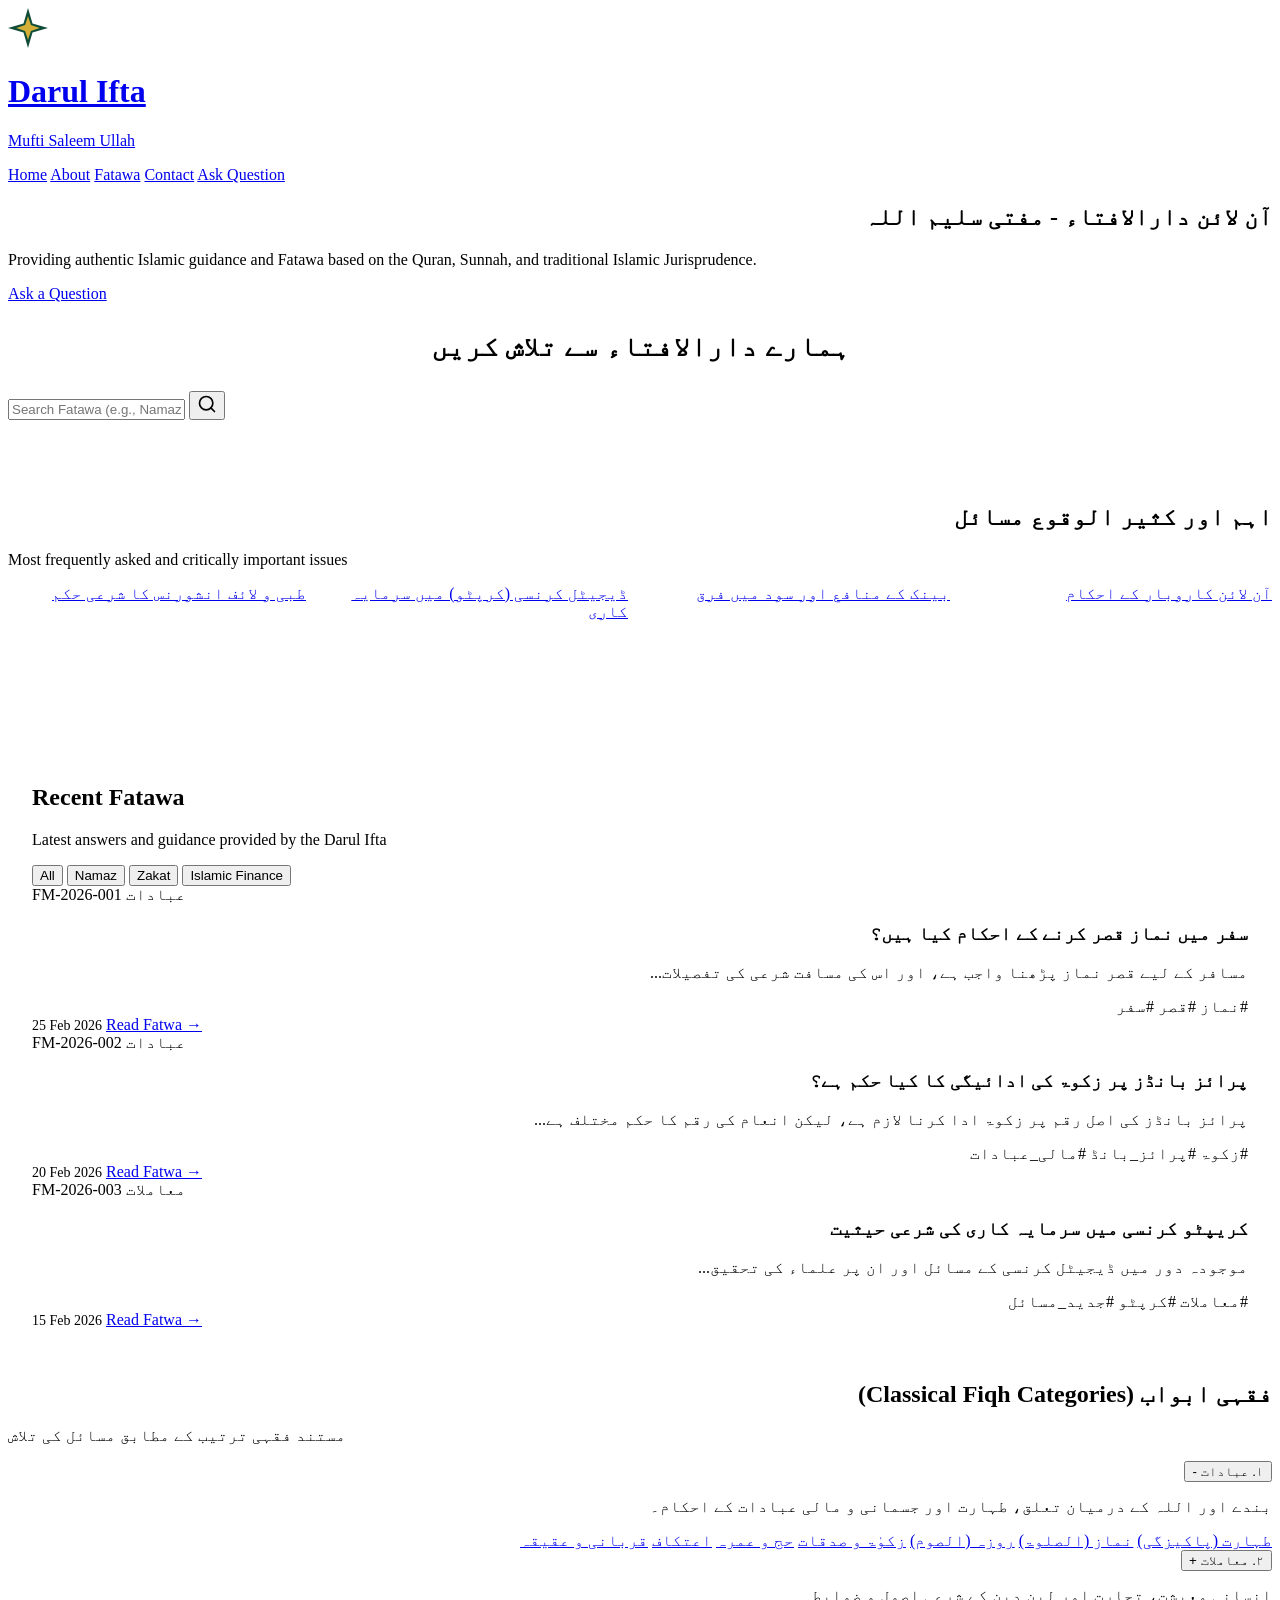
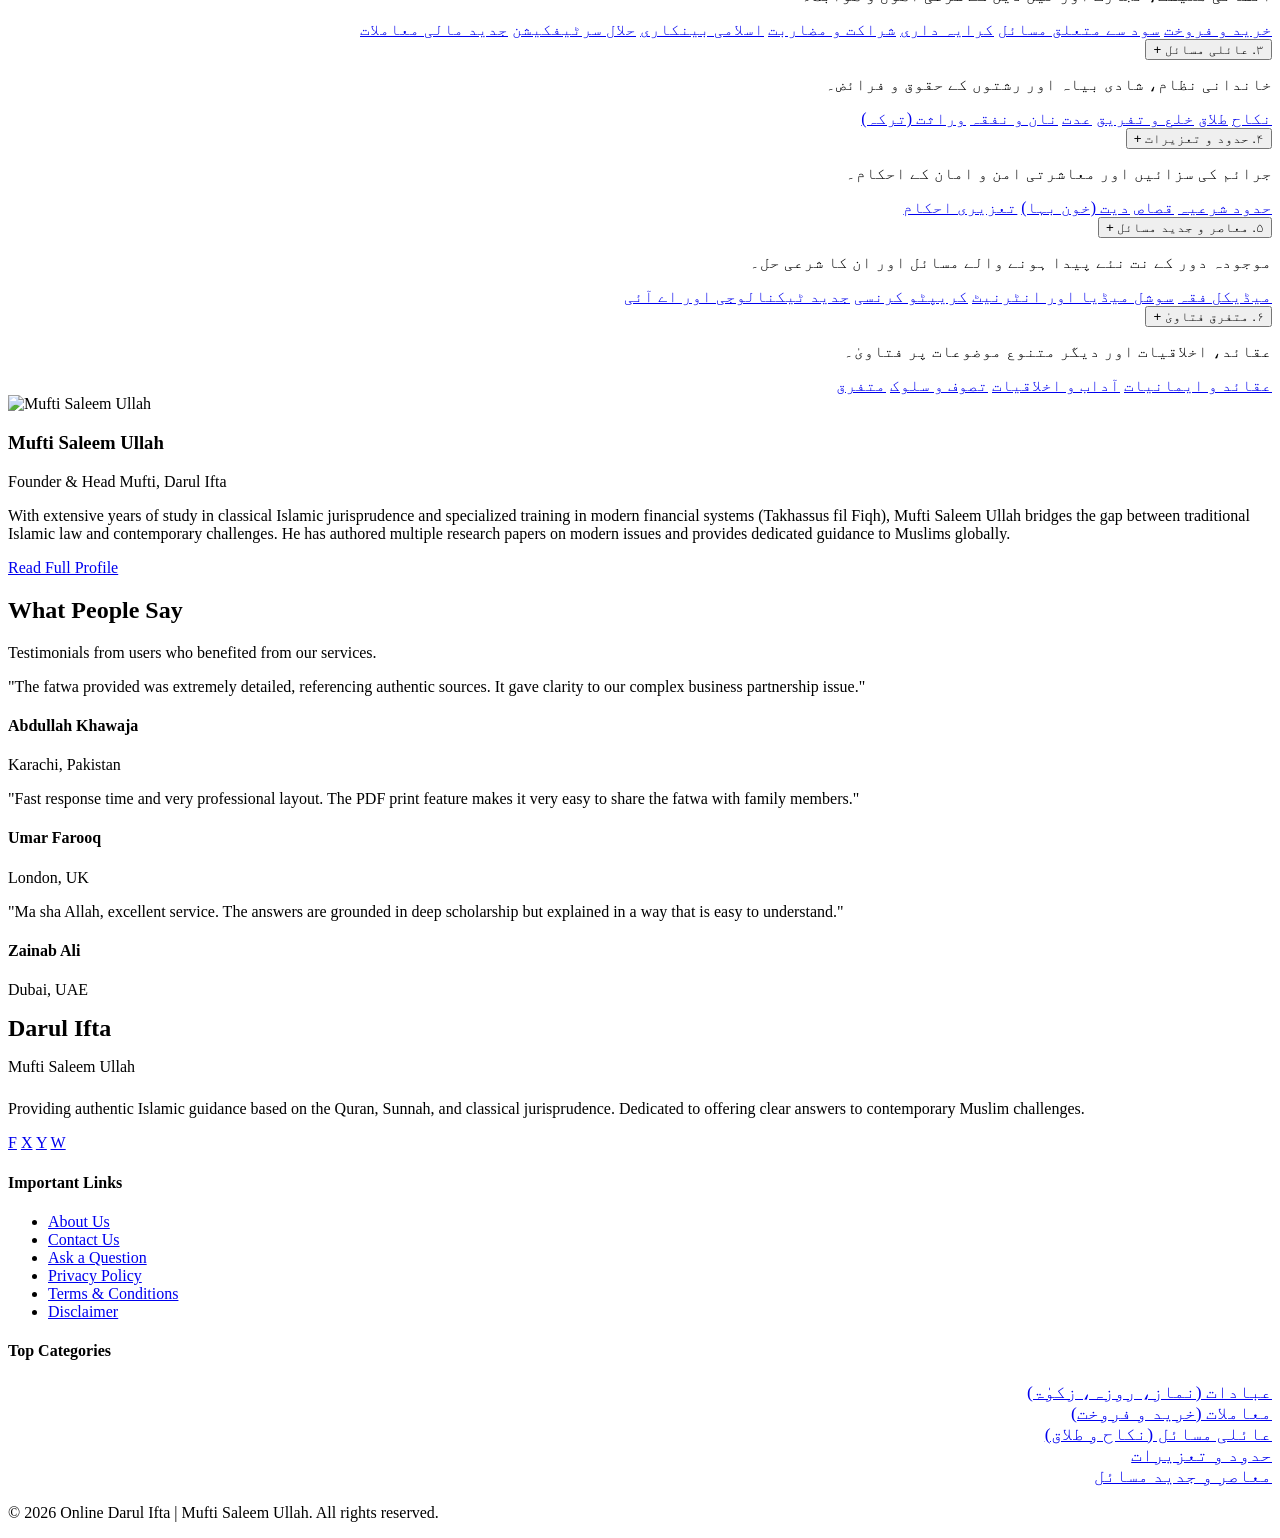
==== index.html @ 87b07feb "Add files via upload" ====
<!DOCTYPE html>
<html lang="ur">

<head>
  <meta charset="UTF-8">
  <meta name="viewport" content="width=device-width, initial-scale=1.0">
  <title>Online Darul Ifta | Mufti Saleem Ullah</title>
  <meta name="description"
    content="Official Online Darul Ifta of Mufti Saleem Ullah. Ask questions, read authentic Fatawa on various Islamic and modern issues based on Quran and Sunnah.">
  <meta name="theme-color" content="#0F4C3A">
  <!-- CSS Styles -->
  <link rel="stylesheet" href="css/style.css">

  <!-- Schema Markup for Darul Ifta -->
  <script type="application/ld+json">
  {
    "@context": "https://schema.org",
    "@type": "WebSite",
    "url": "https://www.yourdomain.com/",
    "name": "Mufti Saleem Ullah Online Darul Ifta",
    "description": "Authentic Islamic Fatawa and guidance.",
    "potentialAction": {
      "@type": "SearchAction",
      "target": "https://www.yourdomain.com/search?q={search_term_string}",
      "query-input": "required name=search_term_string"
    }
  }
  </script>
</head>

<body>

  <!-- Header -->
  <header>
    <div class="container navbar">
      <a href="index.html" class="logo">
        <div class="logo-icon">
          <!-- Geometric Islamic Icon -->
          <svg width="40" height="40" viewBox="0 0 40 40" fill="none" xmlns="http://www.w3.org/2000/svg">
            <path d="M20 0L24.4903 15.5097L40 20L24.4903 24.4903L20 40L15.5097 24.4903L0 20L15.5097 15.5097L20 0Z"
              fill="#0F4C3A" />
            <path
              d="M20 8.28427L22.9289 17.0711L31.7157 20L22.9289 22.9289L20 31.7157L17.0711 22.9289L8.28427 20L17.0711 17.0711L20 8.28427Z"
              fill="#D4AF37" />
          </svg>
        </div>
        <div class="logo-text">
          <h1>Darul Ifta</h1>
          <p>Mufti Saleem Ullah</p>
        </div>
      </a>

      <nav class="nav-links">
        <a href="index.html">Home</a>
        <a href="about.html">About</a>
        <a href="fatwa.html">Fatawa</a>
        <a href="contact.html">Contact</a>
        <a href="ask.html" class="btn btn-primary">Ask Question</a>
      </nav>

      <!-- Mobile menu button (basic) -->
      <button class="btn btn-outline mobile-menu-btn" style="display: none;">Menu</button>
    </div>
  </header>

  <!-- Hero Section -->
  <section class="hero">
    <div class="container hero-content">
      <h2 class="hero-title-ur ur-text" dir="rtl">آن لائن دارالافتاء - مفتی سلیم اللہ</h2>
      <p class="hero-subtitle">Providing authentic Islamic guidance and Fatawa based on the Quran, Sunnah, and
        traditional Islamic Jurisprudence.</p>
      <div class="hero-actions">
        <a href="ask.html" class="btn btn-secondary">Ask a Question</a>
        <a href="#categories" class="btn btn-outline" style="color: white; border-color: white;">Browse Categories</a>
      </div>
    </div>
  </section>

  <!-- Search Box -->
  <div class="container">
    <div class="search-container">
      <div class="search-header text-center" style="margin-bottom: 1rem; text-align: center;">
        <h3 class="ur-text" style="color: var(--dark); font-size: 1.75rem;">ہمارے دارالافتاء سے تلاش کریں</h3>
      </div>
      <form action="#" class="search-box">
        <input type="text" placeholder="Search Fatawa (e.g., Namaz, Zakat, Trading)..." required>
        <button type="submit" class="search-btn">
          <svg width="20" height="20" viewBox="0 0 24 24" fill="none" stroke="currentColor" stroke-width="2"
            stroke-linecap="round" stroke-linejoin="round">
            <circle cx="11" cy="11" r="8"></circle>
            <line x1="21" y1="21" x2="16.65" y2="16.65"></line>
          </svg>
        </button>
      </form>
    </div>
  </div>

  <!-- Important & Frequent Issues Section -->
  <section class="important-issues" style="background: var(--light); padding: 4rem 0;">
    <div class="container">
      <div class="section-title">
        <h2 class="ur-text" dir="rtl" style="color: var(--primary);">اہم اور کثیر الوقوع مسائل</h2>
        <p>Most frequently asked and critically important issues</p>
        <div class="divider"></div>
      </div>
      <div class="important-grid"
        style="display: grid; grid-template-columns: repeat(auto-fit, minmax(280px, 1fr)); gap: 1.5rem; margin-bottom: 3rem;">
        <a href="fatwa.html" class="important-card ur-text" dir="rtl">
          طبی و لائف انشورنس کا شرعی حکم
        </a>
        <a href="fatwa.html" class="important-card ur-text" dir="rtl">
          ڈیجیٹل کرنسی (کرپٹو) میں سرمایہ کاری
        </a>
        <a href="fatwa.html" class="important-card ur-text" dir="rtl">
          بینک کے منافع اور سود میں فرق
        </a>
        <a href="fatwa.html" class="important-card ur-text" dir="rtl">
          آن لائن کاروبار کے احکام
        </a>
      </div>
    </div>
  </section>

  <!-- Recent & Popular Fatawa Section -->
  <section class="container" style="padding: 2rem 1.5rem;">
    <div class="section-title">
      <h2>Recent Fatawa</h2>
      <p>Latest answers and guidance provided by the Darul Ifta</p>
      <div class="divider"></div>
    </div>

    <!-- Category Filter Demo UI -->
    <div class="category-filters">
      <button class="filter-btn active" data-filter="all">All</button>
      <button class="filter-btn" data-filter="namaz">Namaz</button>
      <button class="filter-btn" data-filter="zakat">Zakat</button>
      <button class="filter-btn" data-filter="finance">Islamic Finance</button>
    </div>

    <!-- Fatawa Grid -->
    <div class="fatawa-grid">
      <!-- Fatwa Item 1 -->
      <div class="fatwa-card" data-category="namaz">
        <div class="fatwa-meta">
          <span class="fatwa-number">FM-2026-001</span>
          <span class="cat-label cat-namaz" style="background-color: var(--cat-namaz);">عبادات</span>
        </div>
        <h3 class="fatwa-title ur-text" dir="rtl">سفر میں نماز قصر کرنے کے احکام کیا ہیں؟</h3>
        <p class="fatwa-excerpt ur-text" dir="rtl">مسافر کے لیے قصر نماز پڑھنا واجب ہے، اور اس کی مسافت شرعی کی
          تفصیلات...</p>
        <div class="fatwa-tags" dir="rtl">
          <span class="tag">#نماز</span>
          <span class="tag">#قصر</span>
          <span class="tag">#سفر</span>
        </div>
        <div class="fatwa-footer">
          <span style="color: var(--gray-500); font-size: 0.875rem;">25 Feb 2026</span>
          <a href="fatwa.html" class="read-more">Read Fatwa &rarr;</a>
        </div>
      </div>

      <!-- Fatwa Item 2 -->
      <div class="fatwa-card" data-category="zakat">
        <div class="fatwa-meta">
          <span class="fatwa-number">FM-2026-002</span>
          <span class="cat-label cat-zakat" style="background-color: var(--cat-zakat);">عبادات</span>
        </div>
        <h3 class="fatwa-title ur-text" dir="rtl">پرائز بانڈز پر زکوۃ کی ادائیگی کا کیا حکم ہے؟</h3>
        <p class="fatwa-excerpt ur-text" dir="rtl">پرائز بانڈز کی اصل رقم پر زکوۃ ادا کرنا لازم ہے، لیکن انعام کی رقم کا
          حکم مختلف ہے...</p>
        <div class="fatwa-tags" dir="rtl">
          <span class="tag">#زکوۃ</span>
          <span class="tag">#پرائز_بانڈ</span>
          <span class="tag">#مالی_عبادات</span>
        </div>
        <div class="fatwa-footer">
          <span style="color: var(--gray-500); font-size: 0.875rem;">20 Feb 2026</span>
          <a href="fatwa.html" class="read-more">Read Fatwa &rarr;</a>
        </div>
      </div>

      <!-- Fatwa Item 3 -->
      <div class="fatwa-card" data-category="finance">
        <div class="fatwa-meta">
          <span class="fatwa-number">FM-2026-003</span>
          <span class="cat-label cat-finance" style="background-color: var(--cat-finance);">معاملات</span>
        </div>
        <h3 class="fatwa-title ur-text" dir="rtl">کریپٹو کرنسی میں سرمایہ کاری کی شرعی حیثیت</h3>
        <p class="fatwa-excerpt ur-text" dir="rtl">موجودہ دور میں ڈیجیٹل کرنسی کے مسائل اور ان پر علماء کی تحقیق...</p>
        <div class="fatwa-tags" dir="rtl">
          <span class="tag">#معاملات</span>
          <span class="tag">#کرپٹو</span>
          <span class="tag">#جدید_مسائل</span>
        </div>
        <div class="fatwa-footer">
          <span style="color: var(--gray-500); font-size: 0.875rem;">15 Feb 2026</span>
          <a href="fatwa.html" class="read-more">Read Fatwa &rarr;</a>
        </div>
      </div>
    </div>

  </section>

  <!-- Classical Fiqh Structure Categories -->
  <section id="categories" class="categories-section">
    <div class="container">
      <div class="section-title">
        <h2 class="ur-text" dir="rtl">فقہی ابواب (Classical Fiqh Categories)</h2>
        <p>مستند فقہی ترتیب کے مطابق مسائل کی تلاش</p>
        <div class="divider"></div>
      </div>

      <div class="fiqh-accordion" dir="rtl">

        <!-- Category 1 -->
        <div class="accordion-item active">
          <button class="accordion-header ur-text">
            <span class="acc-title">۱. عبادات</span>
            <span class="acc-icon">-</span>
          </button>
          <div class="accordion-content" style="max-height: 500px;">
            <p class="cat-intro ur-text">بندے اور اللہ کے درمیان تعلق، طہارت اور جسمانی و مالی عبادات کے احکام۔</p>
            <div class="subcat-grid">
              <a href="#" class="subcat-link ur-text">طہارت (پاکیزگی)</a>
              <a href="#" class="subcat-link ur-text">نماز (الصلوۃ)</a>
              <a href="#" class="subcat-link ur-text">روزہ (الصوم)</a>
              <a href="#" class="subcat-link ur-text">زکوٰۃ و صدقات</a>
              <a href="#" class="subcat-link ur-text">حج و عمرہ</a>
              <a href="#" class="subcat-link ur-text">اعتکاف</a>
              <a href="#" class="subcat-link ur-text">قربانی و عقیقہ</a>
            </div>
          </div>
        </div>

        <!-- Category 2 -->
        <div class="accordion-item">
          <button class="accordion-header ur-text">
            <span class="acc-title">۲. معاملات</span>
            <span class="acc-icon">+</span>
          </button>
          <div class="accordion-content">
            <p class="cat-intro ur-text">انسانی معیشت، تجارت اور لین دین کے شرعی اصول و ضوابط۔</p>
            <div class="subcat-grid">
              <a href="#" class="subcat-link ur-text">خرید و فروخت</a>
              <a href="#" class="subcat-link ur-text">سود سے متعلق مسائل</a>
              <a href="#" class="subcat-link ur-text">کرایہ داری</a>
              <a href="#" class="subcat-link ur-text">شراکت و مضاربت</a>
              <a href="#" class="subcat-link ur-text">اسلامی بینکاری</a>
              <a href="#" class="subcat-link ur-text">حلال سرٹیفکیشن</a>
              <a href="#" class="subcat-link ur-text">جدید مالی معاملات</a>
            </div>
          </div>
        </div>

        <!-- Category 3 -->
        <div class="accordion-item">
          <button class="accordion-header ur-text">
            <span class="acc-title">۳. عائلی مسائل</span>
            <span class="acc-icon">+</span>
          </button>
          <div class="accordion-content">
            <p class="cat-intro ur-text">خاندانی نظام، شادی بیاہ اور رشتوں کے حقوق و فرائض۔</p>
            <div class="subcat-grid">
              <a href="#" class="subcat-link ur-text">نکاح</a>
              <a href="#" class="subcat-link ur-text">طلاق</a>
              <a href="#" class="subcat-link ur-text">خلع و تفریق</a>
              <a href="#" class="subcat-link ur-text">عدت</a>
              <a href="#" class="subcat-link ur-text">نان و نفقہ</a>
              <a href="#" class="subcat-link ur-text">وراثت (ترکہ)</a>
            </div>
          </div>
        </div>

        <!-- Category 4 -->
        <div class="accordion-item">
          <button class="accordion-header ur-text">
            <span class="acc-title">۴. حدود و تعزیرات</span>
            <span class="acc-icon">+</span>
          </button>
          <div class="accordion-content">
            <p class="cat-intro ur-text">جرائم کی سزائیں اور معاشرتی امن و امان کے احکام۔</p>
            <div class="subcat-grid">
              <a href="#" class="subcat-link ur-text">حدود شرعیہ</a>
              <a href="#" class="subcat-link ur-text">قصاص</a>
              <a href="#" class="subcat-link ur-text">دیت (خون بہا)</a>
              <a href="#" class="subcat-link ur-text">تعزیری احکام</a>
            </div>
          </div>
        </div>

        <!-- Category 5 -->
        <div class="accordion-item">
          <button class="accordion-header ur-text">
            <span class="acc-title">۵. معاصر و جدید مسائل</span>
            <span class="acc-icon">+</span>
          </button>
          <div class="accordion-content">
            <p class="cat-intro ur-text">موجودہ دور کے نت نئے پیدا ہونے والے مسائل اور ان کا شرعی حل۔</p>
            <div class="subcat-grid">
              <a href="#" class="subcat-link ur-text">میڈیکل فقہ</a>
              <a href="#" class="subcat-link ur-text">سوشل میڈیا اور انٹرنیٹ</a>
              <a href="#" class="subcat-link ur-text">کریپٹو کرنسی</a>
              <a href="#" class="subcat-link ur-text">جدید ٹیکنالوجی اور اے آئی</a>
            </div>
          </div>
        </div>

        <!-- Category 6 -->
        <div class="accordion-item">
          <button class="accordion-header ur-text">
            <span class="acc-title">۶. متفرق فتاویٰ</span>
            <span class="acc-icon">+</span>
          </button>
          <div class="accordion-content">
            <p class="cat-intro ur-text">عقائد، اخلاقیات اور دیگر متنوع موضوعات پر فتاویٰ۔</p>
            <div class="subcat-grid">
              <a href="#" class="subcat-link ur-text">عقائد و ایمانیات</a>
              <a href="#" class="subcat-link ur-text">آداب و اخلاقیات</a>
              <a href="#" class="subcat-link ur-text">تصوف و سلوک</a>
              <a href="#" class="subcat-link ur-text">متفرق</a>
            </div>
          </div>
        </div>

      </div>
    </div>
  </section>

  <!-- Scholar Intro -->
  <section class="scholar-intro">
    <div class="container scholar-container">
      <div class="scholar-img">
        <!-- Using a placeholder for dummy profile -->
        <img src="https://via.placeholder.com/300x300.png?text=Mufti+Image" alt="Mufti Saleem Ullah">
      </div>
      <div class="scholar-info">
        <h3>Mufti Saleem Ullah</h3>
        <div class="designation">Founder & Head Mufti, Darul Ifta</div>
        <p>With extensive years of study in classical Islamic jurisprudence and specialized training in modern financial
          systems (Takhassus fil Fiqh), Mufti Saleem Ullah bridges the gap between traditional Islamic law and
          contemporary challenges. He has authored multiple research papers on modern issues and provides dedicated
          guidance to Muslims globally.</p>
        <a href="about.html" class="btn btn-primary">Read Full Profile</a>
      </div>
    </div>
  </section>

  <!-- Testimonials Section -->
  <section class="testimonials">
    <div class="container">
      <div class="section-title">
        <h2>What People Say</h2>
        <p>Testimonials from users who benefited from our services.</p>
        <div class="divider"></div>
      </div>
      <div class="testi-grid">
        <div class="testi-card">
          <p class="testi-text">"The fatwa provided was extremely detailed, referencing authentic sources. It gave
            clarity to our complex business partnership issue."</p>
          <div class="testi-author">
            <div class="testi-author-info">
              <h4>Abdullah Khawaja</h4>
              <p>Karachi, Pakistan</p>
            </div>
          </div>
        </div>
        <div class="testi-card">
          <p class="testi-text">"Fast response time and very professional layout. The PDF print feature makes it very
            easy to share the fatwa with family members."</p>
          <div class="testi-author">
            <div class="testi-author-info">
              <h4>Umar Farooq</h4>
              <p>London, UK</p>
            </div>
          </div>
        </div>
        <div class="testi-card">
          <p class="testi-text">"Ma sha Allah, excellent service. The answers are grounded in deep scholarship but
            explained in a way that is easy to understand."</p>
          <div class="testi-author">
            <div class="testi-author-info">
              <h4>Zainab Ali</h4>
              <p>Dubai, UAE</p>
            </div>
          </div>
        </div>
      </div>
    </div>
  </section>

  <!-- Footer -->
  <footer>
    <div class="container">
      <div class="footer-grid">
        <div class="footer-col" style="grid-column: span 2;">
          <div class="logo-text" style="margin-bottom: 1.5rem;">
            <h1 style="color: var(--secondary); font-size: 1.5rem;">Darul Ifta</h1>
            <p style="color: var(--white);">Mufti Saleem Ullah</p>
          </div>
          <p>Providing authentic Islamic guidance based on the Quran, Sunnah, and classical jurisprudence. Dedicated to
            offering clear answers to contemporary Muslim challenges.</p>
          <div class="social-links">
            <a href="#" aria-label="Facebook">F</a>
            <a href="#" aria-label="Twitter">X</a>
            <a href="#" aria-label="YouTube">Y</a>
            <a href="#" aria-label="WhatsApp">W</a>
          </div>
        </div>

        <div class="footer-col">
          <h4>Important Links</h4>
          <ul class="footer-links">
            <li><a href="about.html">About Us</a></li>
            <li><a href="contact.html">Contact Us</a></li>
            <li><a href="ask.html">Ask a Question</a></li>
            <li><a href="privacy.html">Privacy Policy</a></li>
            <li><a href="terms.html">Terms & Conditions</a></li>
            <li><a href="disclaimer.html">Disclaimer</a></li>
          </ul>
        </div>

        <div class="footer-col">
          <h4>Top Categories</h4>
          <ul class="footer-links ur-text" dir="rtl" style="font-size: 1.1rem; padding-right: 0;">
            <li><a href="#">عبادات (نماز، روزہ، زکوٰۃ)</a></li>
            <li><a href="#">معاملات (خرید و فروخت)</a></li>
            <li><a href="#">عائلی مسائل (نکاح و طلاق)</a></li>
            <li><a href="#">حدود و تعزیرات</a></li>
            <li><a href="#">معاصر و جدید مسائل</a></li>
          </ul>
        </div>
      </div>

      <div class="footer-bottom">
        <p>&copy; 2026 Online Darul Ifta | Mufti Saleem Ullah. All rights reserved.</p>
      </div>
    </div>
  </footer>

  <script src="js/main.js"></script>
</body>

</html>
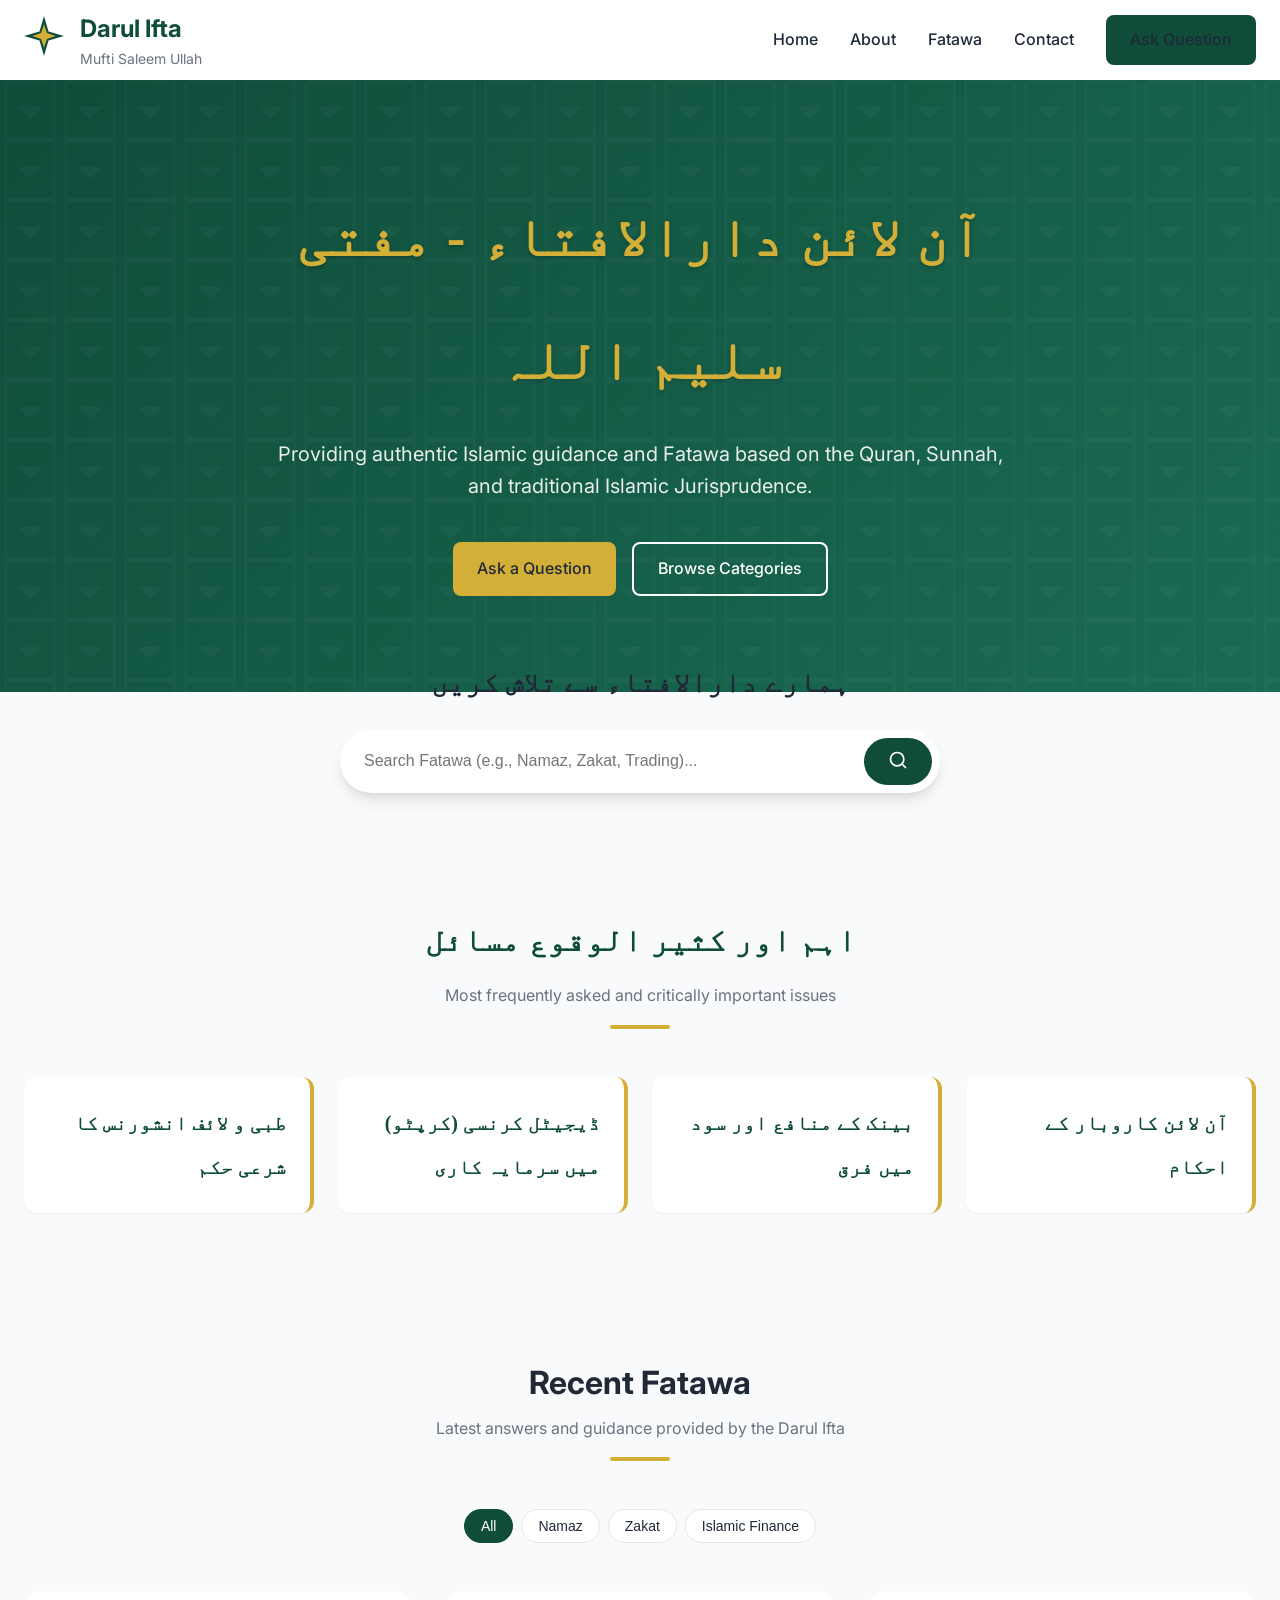
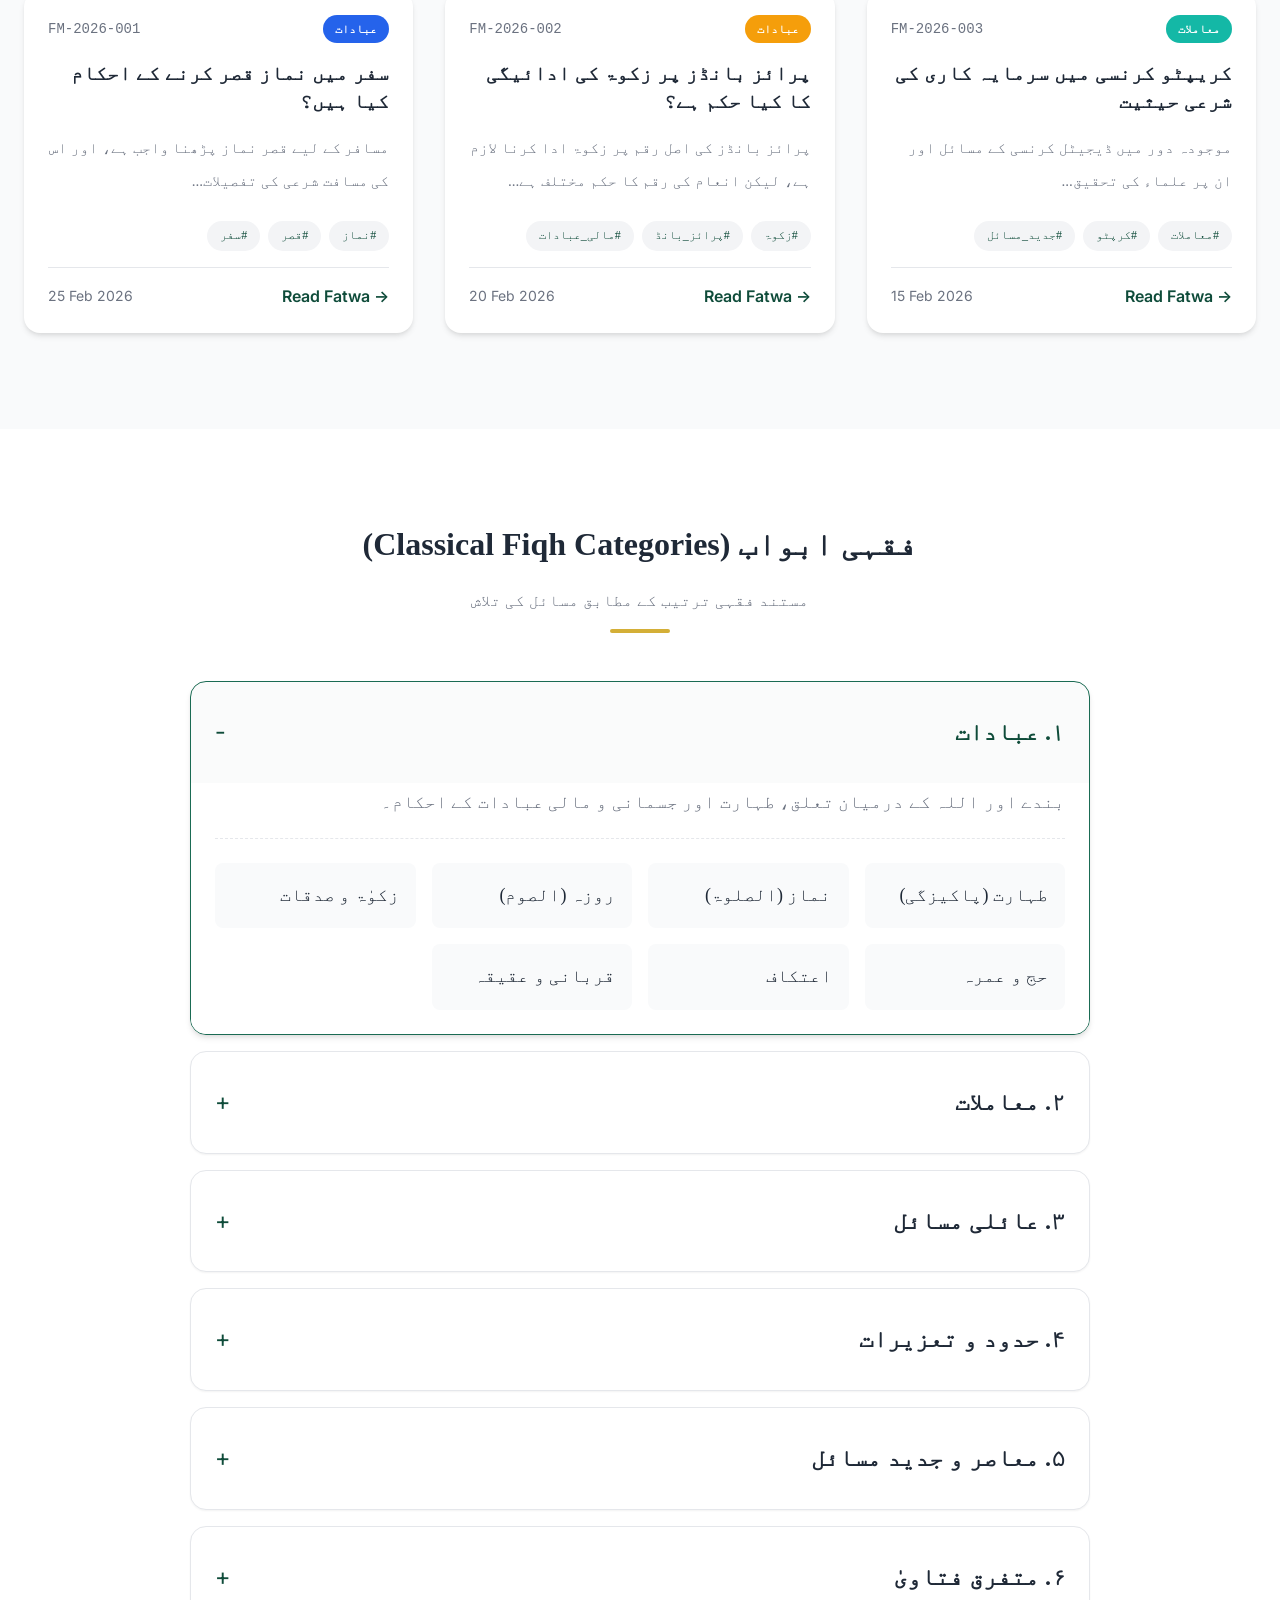
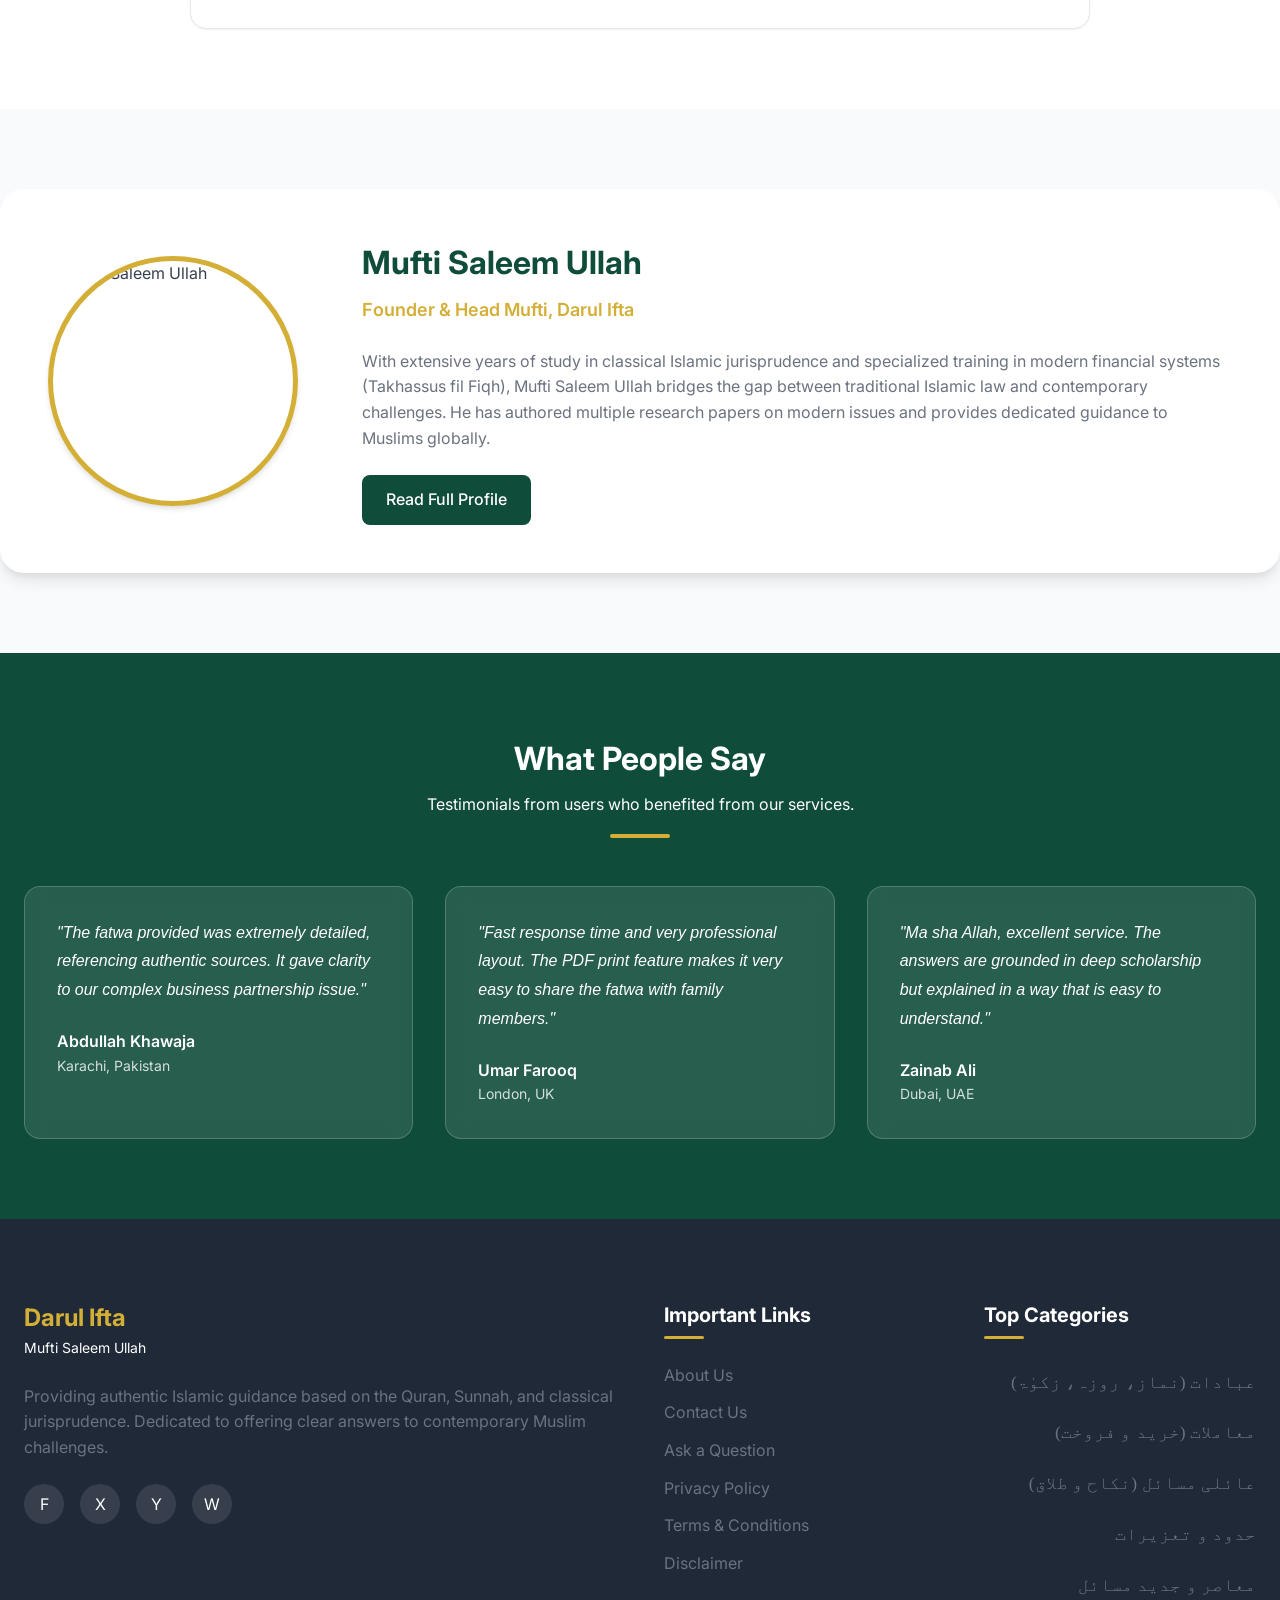
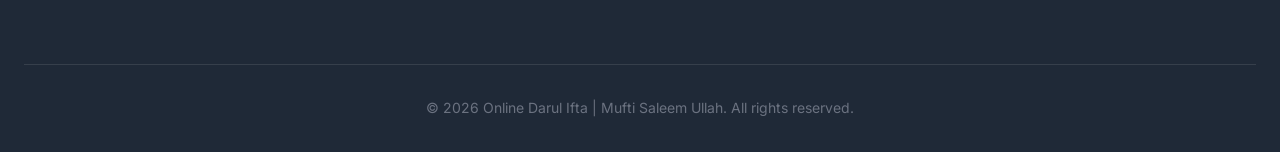
==== commit 850c940b: "Update index.html" ====
--- a/index.html
+++ b/index.html
@@ -9,7 +9,7 @@
     content="Official Online Darul Ifta of Mufti Saleem Ullah. Ask questions, read authentic Fatawa on various Islamic and modern issues based on Quran and Sunnah.">
   <meta name="theme-color" content="#0F4C3A">
   <!-- CSS Styles -->
-  <link rel="stylesheet" href="css/style.css">
+  <link rel="stylesheet" href="style.css">
 
   <!-- Schema Markup for Darul Ifta -->
   <script type="application/ld+json">
@@ -440,4 +440,7 @@
   <script src="js/main.js"></script>
 </body>
 
-</html>+
+</html>
+
+
--- a/style.css
+++ b/style.css
@@ -0,0 +1,838 @@
+@import url('https://fonts.googleapis.com/css2?family=Amiri:ital,wght@0,400;0,700;1,400;1,700&family=Inter:wght@300;400;500;600;700&family=Noto+Nastaliq+Urdu:wght@400;500;600;700&display=swap');
+
+:root {
+  /* Colors */
+  --primary: #0F4C3A;
+  --primary-light: #1A6B53;
+  --secondary: #D4AF37;
+  --secondary-hover: #b8962c;
+  --dark: #1F2937;
+  --light: #F9FAFB;
+  --white: #FFFFFF;
+  --gray-100: #F3F4F6;
+  --gray-200: #E5E7EB;
+  --gray-500: #6B7280;
+  --gray-800: #1F2937;
+  --text: #374151;
+  --border: #E5E7EB;
+
+  /* Category Colors */
+  --cat-namaz: #2563EB;
+  --cat-roza: #10B981;
+  --cat-zakat: #F59E0B;
+  --cat-hajj: #EF4444;
+  --cat-nikah: #8B5CF6;
+  --cat-wirasat: #64748B;
+  --cat-maamlaat: #0EA5E9;
+  --cat-aqaaid: #111827;
+  --cat-muasharti: #EC4899;
+  --cat-asri: #F97316;
+  --cat-finance: #14B8A6;
+  --cat-halal: #84CC16;
+  --cat-misc: #737373;
+
+  /* Typography */
+  --font-en: 'Inter', sans-serif;
+  --font-ur: 'Noto Nastaliq Urdu', serif;
+  --font-ar: 'Amiri', serif;
+
+  /* Shadows */
+  --shadow-sm: 0 1px 2px 0 rgba(0, 0, 0, 0.05);
+  --shadow-md: 0 4px 6px -1px rgba(0, 0, 0, 0.1), 0 2px 4px -1px rgba(0, 0, 0, 0.06);
+  --shadow-lg: 0 10px 15px -3px rgba(0, 0, 0, 0.1), 0 4px 6px -2px rgba(0, 0, 0, 0.05);
+  --shadow-xl: 0 20px 25px -5px rgba(0, 0, 0, 0.1), 0 10px 10px -5px rgba(0, 0, 0, 0.04);
+
+  /* Transitions */
+  --transition: all 0.3s ease;
+}
+
+* {
+  margin: 0;
+  padding: 0;
+  box-sizing: border-box;
+}
+
+body {
+  font-family: var(--font-en);
+  color: var(--text);
+  background-color: var(--light);
+  line-height: 1.6;
+}
+
+/* Typography Utilities */
+.ur-text {
+  font-family: var(--font-ur);
+  direction: rtl;
+  line-height: 2.2;
+}
+
+.ar-text {
+  font-family: var(--font-ar);
+  direction: rtl;
+  font-size: 1.5rem;
+  line-height: 2;
+  color: var(--primary);
+}
+
+a {
+  text-decoration: none;
+  color: inherit;
+}
+
+ul {
+  list-style: none;
+}
+
+img {
+  max-width: 100%;
+  height: auto;
+}
+
+/* Layout */
+.container {
+  width: 100%;
+  max-width: 1280px;
+  margin: 0 auto;
+  padding: 0 1.5rem;
+}
+
+/* Buttons */
+.btn {
+  display: inline-flex;
+  align-items: center;
+  justify-content: center;
+  padding: 0.75rem 1.5rem;
+  border-radius: 0.5rem;
+  font-weight: 500;
+  cursor: pointer;
+  transition: var(--transition);
+  border: none;
+  gap: 0.5rem;
+}
+
+.btn-primary {
+  background-color: var(--primary);
+  color: var(--white);
+}
+
+.btn-primary:hover {
+  background-color: var(--primary-light);
+  transform: translateY(-2px);
+  box-shadow: var(--shadow-md);
+}
+
+.btn-secondary {
+  background-color: var(--secondary);
+  color: var(--dark);
+}
+
+.btn-secondary:hover {
+  background-color: var(--secondary-hover);
+  transform: translateY(-2px);
+  box-shadow: var(--shadow-md);
+}
+
+.btn-outline {
+  border: 2px solid var(--primary);
+  color: var(--primary);
+  background: transparent;
+}
+
+.btn-outline:hover {
+  background: var(--primary);
+  color: var(--white);
+}
+
+/* Header */
+header {
+  background-color: var(--white);
+  box-shadow: var(--shadow-sm);
+  position: sticky;
+  top: 0;
+  z-index: 50;
+}
+
+.navbar {
+  display: flex;
+  justify-content: space-between;
+  align-items: center;
+  height: 5rem;
+}
+
+.logo {
+  display: flex;
+  align-items: center;
+  gap: 1rem;
+}
+
+.logo-text h1 {
+  font-size: 1.5rem;
+  color: var(--primary);
+  font-weight: 700;
+}
+
+.logo-text p {
+  font-size: 0.875rem;
+  color: var(--gray-500);
+}
+
+.nav-links {
+  display: flex;
+  gap: 2rem;
+  align-items: center;
+}
+
+.nav-links a {
+  font-weight: 500;
+  color: var(--gray-800);
+  transition: var(--transition);
+}
+
+.nav-links a:hover {
+  color: var(--primary);
+}
+
+/* Hero Section */
+.hero {
+  background: linear-gradient(135deg, var(--primary) 0%, var(--primary-light) 100%);
+  color: var(--white);
+  padding: 6rem 0;
+  position: relative;
+  overflow: hidden;
+}
+
+/* Add an Islamic geometric pattern overlay */
+.hero::before {
+  content: '';
+  position: absolute;
+  top: 0;
+  left: 0;
+  right: 0;
+  bottom: 0;
+  background-image: url('data:image/svg+xml,%3Csvg width="60" height="60" viewBox="0 0 60 60" xmlns="http://www.w3.org/2000/svg"%3E%3Cpath d="M54.627 0l.83.83v58.34l-.83.83H5.373l-.83-.83V.83l.83-.83h49.254zM53.5 2.5H6.5v55h47V2.5zM30 38.5L18.5 27h23L30 38.5z" fill="rgba(255,255,255,0.05)" fill-rule="evenodd"/%3E%3C/svg%3E');
+  opacity: 0.6;
+}
+
+.hero-content {
+  position: relative;
+  z-index: 10;
+  text-align: center;
+  max-width: 800px;
+  margin: 0 auto;
+}
+
+.hero-title-ur {
+  font-size: 3.5rem;
+  margin-bottom: 1rem;
+  color: var(--secondary);
+  text-shadow: 0 2px 4px rgba(0, 0, 0, 0.2);
+}
+
+.hero-subtitle {
+  font-size: 1.25rem;
+  margin-bottom: 2.5rem;
+  opacity: 0.9;
+}
+
+.hero-actions {
+  display: flex;
+  justify-content: center;
+  gap: 1rem;
+}
+
+/* Search Box */
+.search-container {
+  max-width: 600px;
+  margin: -2.5rem auto 3rem;
+  position: relative;
+  z-index: 20;
+}
+
+.search-box {
+  background: var(--white);
+  border-radius: 999px;
+  padding: 0.5rem 0.5rem 0.5rem 1.5rem;
+  display: flex;
+  box-shadow: var(--shadow-lg);
+}
+
+.search-box input {
+  flex: 1;
+  border: none;
+  outline: none;
+  font-size: 1rem;
+  background: transparent;
+}
+
+.search-btn {
+  background: var(--primary);
+  color: var(--white);
+  border: none;
+  border-radius: 999px;
+  padding: 0.75rem 1.5rem;
+  cursor: pointer;
+  transition: var(--transition);
+}
+
+.search-btn:hover {
+  background: var(--primary-light);
+}
+
+/* Filters */
+.category-filters {
+  display: flex;
+  flex-wrap: wrap;
+  gap: 0.5rem;
+  justify-content: center;
+  margin-bottom: 3rem;
+}
+
+.filter-btn {
+  padding: 0.5rem 1rem;
+  border-radius: 999px;
+  background: var(--white);
+  border: 1px solid var(--border);
+  color: var(--gray-800);
+  cursor: pointer;
+  transition: var(--transition);
+  font-size: 0.875rem;
+  font-weight: 500;
+}
+
+.filter-btn:hover,
+.filter-btn.active {
+  background: var(--primary);
+  color: var(--white);
+  border-color: var(--primary);
+}
+
+/* Section Title */
+.section-title {
+  text-align: center;
+  margin-bottom: 3rem;
+}
+
+.section-title h2 {
+  font-size: 2rem;
+  color: var(--dark);
+  margin-bottom: 0.5rem;
+}
+
+.section-title p {
+  color: var(--gray-500);
+}
+
+.section-title .divider {
+  height: 4px;
+  width: 60px;
+  background: var(--secondary);
+  margin: 1rem auto 0;
+  border-radius: 2px;
+}
+
+/* Grid Blocks - Fatawa */
+.fatawa-grid {
+  display: grid;
+  grid-template-columns: repeat(auto-fill, minmax(350px, 1fr));
+  gap: 2rem;
+  margin-bottom: 4rem;
+}
+
+.fatwa-card {
+  background: var(--white);
+  border-radius: 1rem;
+  padding: 1.5rem;
+  box-shadow: var(--shadow-md);
+  transition: var(--transition);
+  position: relative;
+  display: flex;
+  flex-direction: column;
+}
+
+.fatwa-card:hover {
+  transform: translateY(-5px);
+  box-shadow: var(--shadow-lg);
+}
+
+.fatwa-meta {
+  display: flex;
+  justify-content: space-between;
+  align-items: center;
+  margin-bottom: 1rem;
+  font-size: 0.875rem;
+}
+
+.fatwa-number {
+  color: var(--gray-500);
+  font-family: monospace;
+}
+
+.cat-label {
+  padding: 0.25rem 0.75rem;
+  border-radius: 999px;
+  color: var(--white);
+  font-size: 0.75rem;
+  font-weight: 600;
+}
+
+/* Individual Category Label Colors */
+.cat-namaz {
+  background-color: var(--cat-namaz);
+}
+
+.cat-roza {
+  background-color: var(--cat-roza);
+}
+
+.cat-zakat {
+  background-color: var(--cat-zakat);
+}
+
+.cat-hajj {
+  background-color: var(--cat-hajj);
+}
+
+.cat-nikah {
+  background-color: var(--cat-nikah);
+}
+
+.cat-finance {
+  background-color: var(--cat-finance);
+}
+
+.fatwa-title {
+  font-size: 1.125rem;
+  font-weight: 600;
+  margin-bottom: 1rem;
+  color: var(--dark);
+  line-height: 1.4;
+}
+
+.fatwa-title.ur-text {
+  font-size: 1.25rem;
+}
+
+.fatwa-excerpt {
+  color: var(--gray-500);
+  margin-bottom: 1.5rem;
+  flex-grow: 1;
+  font-size: 0.95rem;
+}
+
+.fatwa-footer {
+  display: flex;
+  justify-content: space-between;
+  align-items: center;
+  border-top: 1px solid var(--border);
+  padding-top: 1rem;
+  margin-top: auto;
+}
+
+.read-more {
+  color: var(--primary);
+  font-weight: 600;
+  display: flex;
+  align-items: center;
+  gap: 0.5rem;
+}
+
+.read-more:hover {
+  color: var(--primary-light);
+}
+
+/* Category Grid Blocks */
+.categories-section {
+  background: var(--white);
+  padding: 5rem 0;
+}
+
+.cat-grid {
+  display: grid;
+  grid-template-columns: repeat(auto-fill, minmax(200px, 1fr));
+  gap: 1.5rem;
+}
+
+.cat-box {
+  background: var(--gray-100);
+  border-radius: 1rem;
+  padding: 2rem 1.5rem;
+  text-align: center;
+  transition: var(--transition);
+  cursor: pointer;
+  border: 1px solid transparent;
+}
+
+.cat-box:hover {
+  background: var(--white);
+  border-color: var(--primary);
+  box-shadow: var(--shadow-md);
+  transform: translateY(-5px);
+}
+
+.cat-icon {
+  font-size: 2.5rem;
+  margin-bottom: 1rem;
+  color: var(--primary);
+}
+
+.cat-name {
+  font-weight: 600;
+  color: var(--dark);
+}
+
+.cat-name.ur-text {
+  font-size: 1.25rem;
+}
+
+/* Scholar Intro */
+.scholar-intro {
+  padding: 5rem 0;
+  background: var(--light);
+}
+
+.scholar-container {
+  display: flex;
+  align-items: center;
+  gap: 4rem;
+  background: var(--white);
+  border-radius: 1.5rem;
+  padding: 3rem;
+  box-shadow: var(--shadow-lg);
+}
+
+.scholar-img {
+  flex-shrink: 0;
+  width: 250px;
+  height: 250px;
+  border-radius: 50%;
+  border: 5px solid var(--secondary);
+  overflow: hidden;
+  box-shadow: var(--shadow-md);
+}
+
+.scholar-img img {
+  width: 100%;
+  height: 100%;
+  object-fit: cover;
+}
+
+.scholar-info h3 {
+  font-size: 2rem;
+  color: var(--primary);
+  margin-bottom: 0.5rem;
+}
+
+.scholar-info .designation {
+  color: var(--secondary);
+  font-weight: 600;
+  margin-bottom: 1.5rem;
+  font-size: 1.125rem;
+}
+
+.scholar-info p {
+  color: var(--gray-500);
+  margin-bottom: 1.5rem;
+}
+
+/* Testimonials */
+.testimonials {
+  padding: 5rem 0;
+  background: var(--primary);
+  color: var(--white);
+}
+
+.testimonials .section-title h2,
+.testimonials .section-title p {
+  color: var(--white);
+}
+
+.testi-grid {
+  display: grid;
+  grid-template-columns: repeat(auto-fit, minmax(300px, 1fr));
+  gap: 2rem;
+}
+
+.testi-card {
+  background: rgba(255, 255, 255, 0.1);
+  backdrop-filter: blur(10px);
+  border: 1px solid rgba(255, 255, 255, 0.2);
+  padding: 2rem;
+  border-radius: 1rem;
+}
+
+.testi-text {
+  font-style: italic;
+  margin-bottom: 1.5rem;
+  line-height: 1.8;
+}
+
+.testi-author {
+  display: flex;
+  align-items: center;
+  gap: 1rem;
+}
+
+.testi-author-info h4 {
+  font-weight: 600;
+}
+
+.testi-author-info p {
+  font-size: 0.875rem;
+  opacity: 0.8;
+}
+
+/* Footer Section */
+footer {
+  background: var(--dark);
+  color: var(--gray-200);
+  padding: 5rem 0 2rem;
+}
+
+.footer-grid {
+  display: grid;
+  grid-template-columns: repeat(auto-fit, minmax(250px, 1fr));
+  gap: 3rem;
+  margin-bottom: 3rem;
+}
+
+.footer-col h4 {
+  color: var(--white);
+  font-size: 1.25rem;
+  margin-bottom: 1.5rem;
+  position: relative;
+  padding-bottom: 0.5rem;
+}
+
+.footer-col h4::after {
+  content: '';
+  position: absolute;
+  left: 0;
+  bottom: 0;
+  width: 40px;
+  height: 3px;
+  background: var(--secondary);
+  border-radius: 2px;
+}
+
+.footer-col p {
+  color: var(--gray-500);
+  margin-bottom: 1.5rem;
+}
+
+.footer-links li {
+  margin-bottom: 0.75rem;
+}
+
+.footer-links a {
+  color: var(--gray-500);
+  transition: var(--transition);
+  display: flex;
+  align-items: center;
+  gap: 0.5rem;
+}
+
+.footer-links a:hover {
+  color: var(--secondary);
+  padding-left: 5px;
+}
+
+.social-links {
+  display: flex;
+  gap: 1rem;
+}
+
+.social-links a {
+  width: 40px;
+  height: 40px;
+  border-radius: 50%;
+  background: rgba(255, 255, 255, 0.1);
+  display: flex;
+  align-items: center;
+  justify-content: center;
+  transition: var(--transition);
+  color: var(--white);
+}
+
+.social-links a:hover {
+  background: var(--secondary);
+  transform: translateY(-3px);
+}
+
+.footer-bottom {
+  text-align: center;
+  padding-top: 2rem;
+  border-top: 1px solid rgba(255, 255, 255, 0.1);
+  color: var(--gray-500);
+  font-size: 0.875rem;
+}
+
+/* Important Cards */
+.important-card {
+  background: var(--white);
+  padding: 1.5rem;
+  border-radius: 0.75rem;
+  box-shadow: var(--shadow-sm);
+  display: flex;
+  align-items: center;
+  font-size: 1.25rem;
+  color: var(--primary);
+  font-weight: 600;
+  border-right: 4px solid var(--secondary);
+  transition: var(--transition);
+}
+
+.important-card:hover {
+  transform: translateY(-3px);
+  box-shadow: var(--shadow-md);
+  background: var(--primary);
+  color: var(--white);
+  border-right-color: var(--white);
+}
+
+/* Tagging System */
+.fatwa-tags {
+  display: flex;
+  flex-wrap: wrap;
+  gap: 0.5rem;
+  margin-bottom: 1rem;
+}
+
+.tag {
+  background: var(--gray-100);
+  color: var(--primary);
+  padding: 0.25rem 0.75rem;
+  border-radius: 999px;
+  font-size: 0.75rem;
+  font-weight: 500;
+  font-family: var(--font-ur);
+  transition: var(--transition);
+  border: 1px solid transparent;
+}
+
+.tag:hover {
+  background: var(--primary-light);
+  color: var(--white);
+  border-color: var(--primary-light);
+}
+
+/* Classical Fiqh Accordion */
+.fiqh-accordion {
+  max-width: 900px;
+  margin: 0 auto;
+  display: flex;
+  flex-direction: column;
+  gap: 1rem;
+}
+
+.accordion-item {
+  background: var(--white);
+  border-radius: 1rem;
+  box-shadow: var(--shadow-sm);
+  overflow: hidden;
+  border: 1px solid var(--border);
+  transition: var(--transition);
+}
+
+.accordion-item.active {
+  box-shadow: var(--shadow-md);
+  border-color: var(--primary-light);
+}
+
+.accordion-header {
+  width: 100%;
+  display: flex;
+  justify-content: space-between;
+  align-items: center;
+  padding: 1.5rem;
+  background: none;
+  border: none;
+  cursor: pointer;
+  color: var(--dark);
+  font-size: 1.5rem;
+  font-weight: 600;
+  transition: var(--transition);
+}
+
+.accordion-item.active .accordion-header {
+  color: var(--primary);
+  background: rgba(15, 76, 58, 0.02);
+}
+
+.acc-icon {
+  font-family: var(--font-en);
+  font-size: 1.5rem;
+  font-weight: 400;
+  color: var(--primary);
+}
+
+.accordion-content {
+  max-height: 0;
+  padding: 0 1.5rem;
+  overflow: hidden;
+  background: var(--white);
+  transition: max-height 0.4s ease-out, padding 0.4s ease-out;
+}
+
+.accordion-item.active .accordion-content {
+  padding-bottom: 1.5rem;
+}
+
+.cat-intro {
+  color: var(--gray-500);
+  font-size: 1.1rem;
+  margin-bottom: 1.5rem;
+  border-bottom: 1px dashed var(--border);
+  padding-bottom: 1rem;
+}
+
+.subcat-grid {
+  display: grid;
+  grid-template-columns: repeat(auto-fill, minmax(200px, 1fr));
+  gap: 1rem;
+}
+
+.subcat-link {
+  display: block;
+  padding: 0.75rem 1rem;
+  background: var(--light);
+  border-radius: 0.5rem;
+  color: var(--dark);
+  font-size: 1.125rem;
+  transition: var(--transition);
+  border: 1px solid transparent;
+  text-align: right;
+}
+
+.subcat-link:hover {
+  background: rgba(15, 76, 58, 0.05);
+  color: var(--primary);
+  border-color: var(--primary-light);
+  transform: translateX(-5px);
+}
+
+/* Responsive */
+@media (max-width: 1024px) {
+  .scholar-container {
+    flex-direction: column;
+    text-align: center;
+  }
+}
+
+@media (max-width: 768px) {
+  .nav-links {
+    display: none;
+    /* In complete app, add mobile menu */
+  }
+
+  .hero-title-ur {
+    font-size: 2.5rem;
+  }
+
+  .hero-actions {
+    flex-direction: column;
+  }
+
+  .footer-grid {
+    grid-template-columns: 1fr;
+  }
+}
